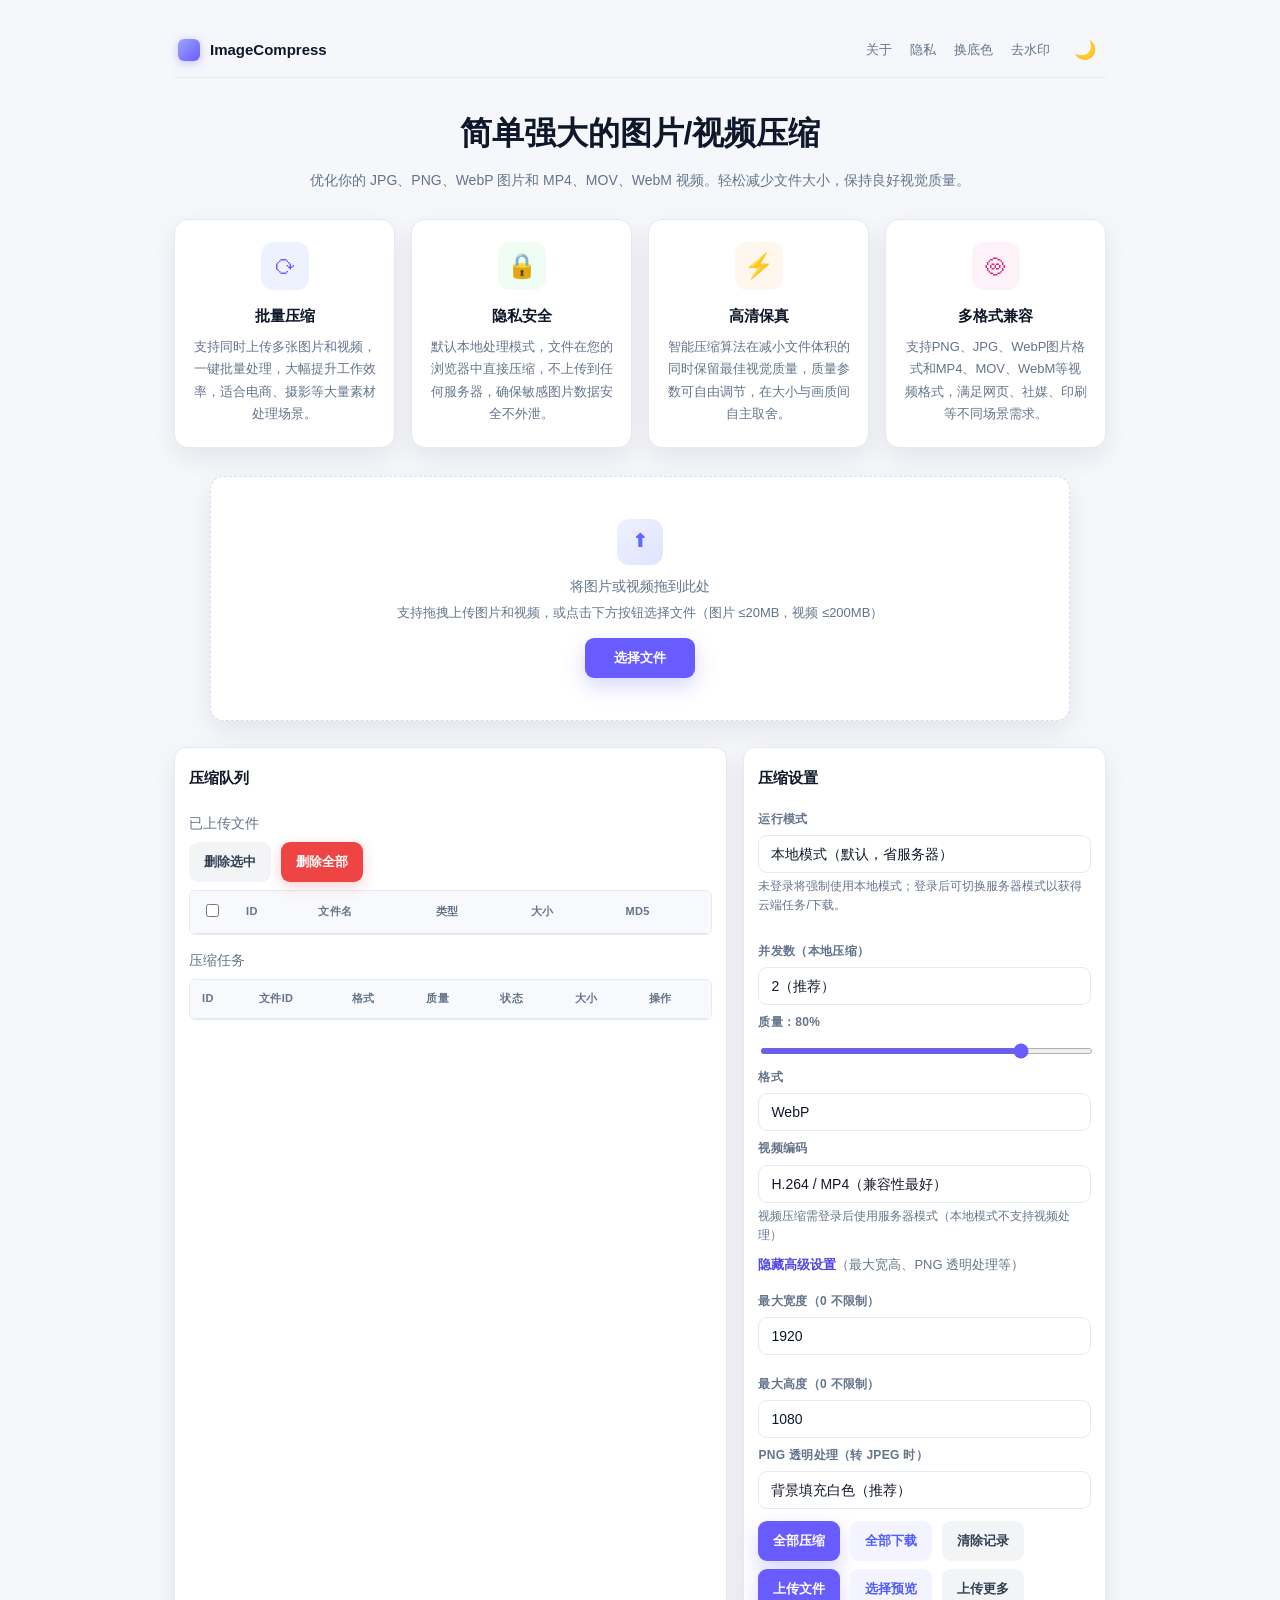
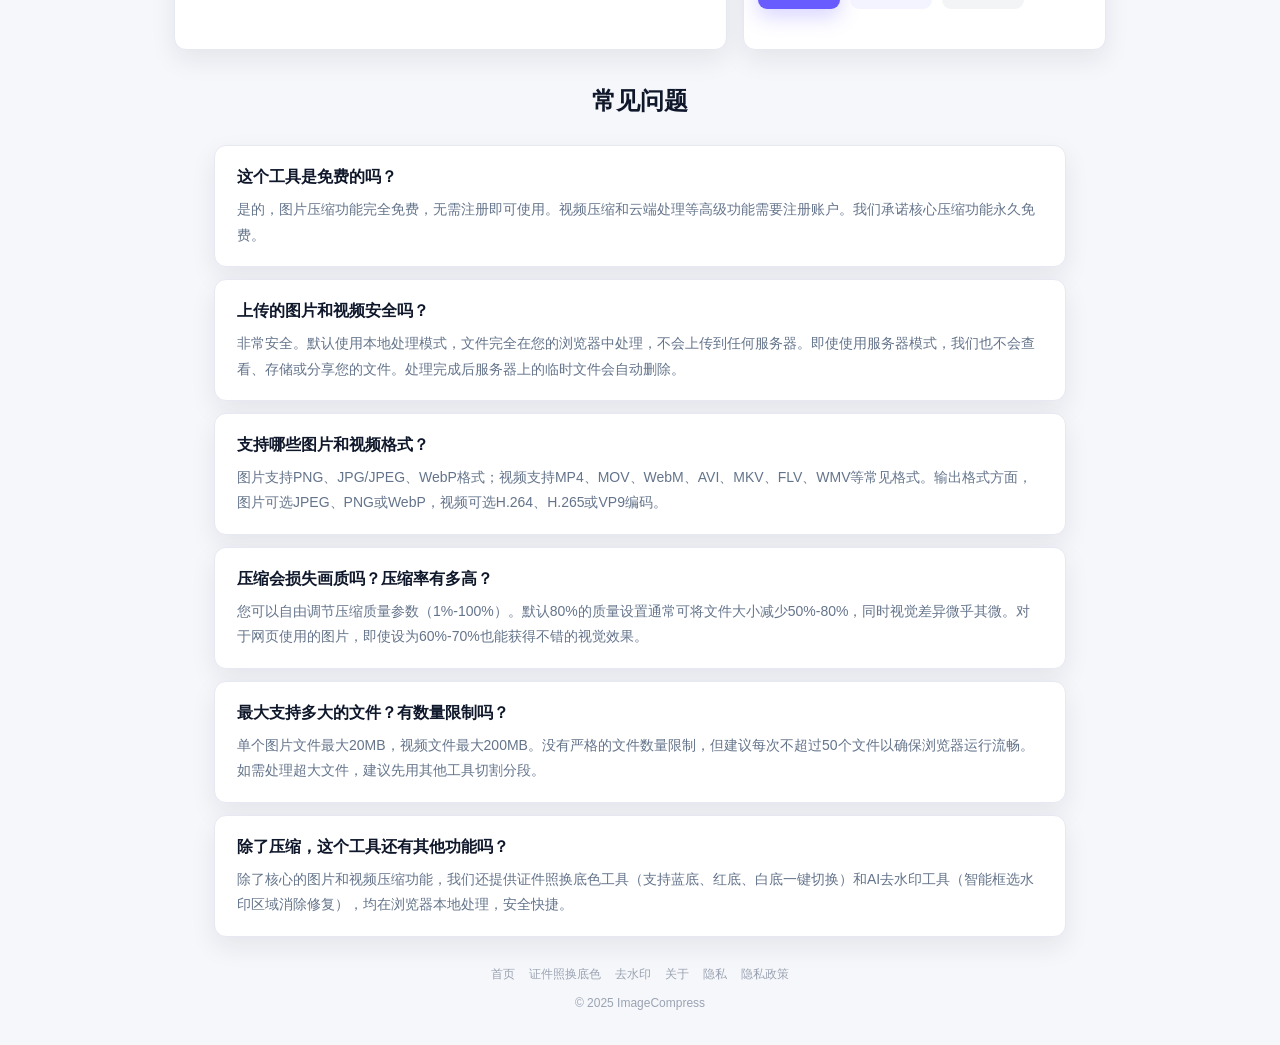
==== zaixianyasuo.cn/public/index.html @ 6d450134 "🚀 ImageCompressor 公开版" ====
﻿<!doctype html>
<html lang="zh-CN">
<head>
  <meta charset="utf-8" />
<script src="./theme-flash.js?v=20260515"></script>
  <meta name="viewport" content="width=device-width, initial-scale=1" />
  <meta name="robots" content="index,follow" />
  <title>在线图片压缩工具 - 免费批量压缩PNG/JPG/WebP图片与视频，高清无损极速处理，支持证件照换底色去水印</title>
  <meta name="description" content="免费在线图片压缩工具，支持PNG、JPG、WebP格式批量压缩和MP4等视频压缩。本地浏览器端处理确保隐私安全，无需上传任何服务器，画质损失小处理速度快。同时提供证件照换底色（蓝底红底白底一键切换）、AI智能去水印等实用工具。完全免费无需注册即可使用，适合电商运营、摄影后期、网页优化与社交媒体分享等场景。" />
  <meta name="keywords" content="图片压缩,在线压缩,PNG压缩,JPG压缩,WebP压缩,批量压缩,图片优化,免费压缩工具,视频压缩,证件照换底色,去水印" />
  <meta property="og:title" content="在线图片压缩工具 - 免费批量压缩PNG/JPG/WebP图片与视频，高清无损极速处理，支持证件照换底色去水印" />
  <link rel="stylesheet" href="./shared.css?v=20260601" />
  <style>
    :root{
      --bg:#f6f7fb; --card:#ffffff; --text:#0f172a; --muted:#64748b; --brand:#695CFF;
      --border:#e7e9f2; --ok:#16a34a; --fail:#ef4444; --shadow: 0 10px 26px rgba(17,23,41,.08);
    }
    *{box-sizing:border-box} html,body{height:100%}
    body{margin:0; background:var(--bg); color:var(--text); font:14px/1.6 -apple-system,BlinkMacSystemFont,Segoe UI,Roboto,Ubuntu,Arial,"Microsoft YaHei",sans-serif;}
    a{color:var(--muted); text-decoration:none}
    .container{max-width:980px;margin:0 auto;padding:24px}
    .nav{display:flex;align-items:center;justify-content:space-between;margin-bottom:18px;padding:12px 4px;border-bottom:1px solid var(--border)}
    .brand{display:flex;align-items:center;gap:10px}
    .brand .logo{width:22px;height:22px;border-radius:6px;background:linear-gradient(135deg,#9aa6ff 0%,#695CFF 100%);box-shadow:0 2px 10px rgba(105,92,255,.35)}
    .brand b{font-weight:700}
    .nav-links{display:flex;gap:18px}
    .hero{text-align:center;margin:30px 0 20px}
    .hero h1{font-size:32px;margin:10px 0}
    .hero p{color:var(--muted);margin:6px 0}
    .drop-wrap{margin:22px auto 26px;max-width:860px}
    .drop{background:var(--card); border:1px dashed #d9ddee; border-radius:14px; padding:42px 16px; text-align:center; box-shadow:var(--shadow);}
    .drop .icon{width:46px;height:46px;border-radius:12px;margin:0 auto 10px; background:linear-gradient(135deg,#EFF1FF 0%, #dfe4ff 100%); display:flex;align-items:center;justify-content:center; color:#5b6cff; font-weight:900; font-size:18px;}
    .drop .hint{color:var(--muted);font-size:13px;margin:6px 0 14px}
    .btn{cursor:pointer; border:1px solid transparent; border-radius:9px; padding:10px 14px; font-weight:600; color:#fff; background:var(--brand); box-shadow:0 8px 20px rgba(105,92,255,.25)}
    .btn.light{background:#f3f4ff;color:#4f5dff}
    .btn.gray{background:#f3f4f6;color:#334155}
    .btn.block{display:inline-block;min-width:110px}
    .grid{display:grid;grid-template-columns:1.45fr .95fr;gap:16px}
    .nav-toggle{display:none;cursor:pointer;background:transparent;border:1.5px solid var(--border);border-radius:8px;color:var(--text);font-size:22px;line-height:1;padding:8px 12px;min-width:44px;min-height:44px;transition: all .18s;flex-shrink:0}
  .nav-toggle:hover{background:#f3f4f6;border-color:var(--brand);color:var(--brand)}
  @media (max-width: 960px){
      .container{padding:16px 12px}
      .nav{padding:10px 0;margin-bottom:12px}
      .hero{margin:18px 0 14px}
      .hero h1{font-size:24px}
      .drop{padding:24px 12px}
      .grid{grid-template-columns:1fr;gap:12px}
  }
  @media (max-width: 640px){
      .nav{flex-wrap:wrap;position:relative}
      .nav-links{display:none;flex-direction:column;gap:0;width:100%;order:3;margin-top:10px;padding:8px 0;background:var(--card);border:1px solid var(--border);border-radius:12px;box-shadow:0 4px 24px rgba(0,0,0,.1);overflow:hidden}
      .nav-links.open{display:flex}
      .nav-links a{font-size:14px;padding:12px 16px;width:100%;border-bottom:1px solid var(--border);min-height:44px;display:flex;align-items:center}
      .nav-links a:last-child{border-bottom:none}
      .nav-links a:hover{background:#f3f4f6}
      .nav-toggle{display:inline-flex;align-items:center;justify-content:center}
      .hero h1{font-size:20px}
      .drop{padding:20px 10px}
  }
    .card{background:var(--card); border:1px solid var(--border); border-radius:12px; box-shadow:var(--shadow); padding:14px 14px 16px}
    .card h3{margin:4px 0 12px;font-size:15px}
    .muted{color:var(--muted)}
    table{width:100%;border-collapse:collapse}
    th,td{padding:10px 8px;text-align:left;border-bottom:1px solid var(--border)}
    tr:last-child td{border-bottom:none}
    .table-scroll{width:100%;overflow-x:auto}
    .ok{color:var(--ok)} .fail{color:var(--fail)}
    .badge{display:inline-block;padding:2px 8px;border-radius:999px;background:#edf2ff;color:#4f5dff;font-size:12px}
    .list-head{display:flex;align-items:center;justify-content:space-between;margin-bottom:10px}
    .row{display:flex;gap:12px;flex-wrap:wrap}
    label{display:block;color:var(--muted);margin:8px 0 6px}
    input[type=text],input[type=password],select{width:100%;padding:10px 12px;border:1px solid var(--border);border-radius:9px;outline:none;background:#fff;color:var(--text)}
    input[type=range]{width:100%}
    .stack{display:flex;gap:10px;flex-wrap:wrap}
    .status{min-height:18px;color:var(--muted);margin-top:6px}
    .footer{margin:28px 0 8px;text-align:center;color:#9aa3b2;font-size:12px}
    #file-input{position:absolute;left:-9999px;top:-9999px}
    /* 顶部昵称菜单：hover 显示（桌面端），open 类（移动端点击切换） */
    #nav-user-wrap{ position:relative; }
    #nav-user-wrap #nav-user-menu{ display:none; }
    #nav-user-wrap:hover #nav-user-menu,
    #nav-user-wrap.open #nav-user-menu{ display:block; }

    /* 小屏下按钮区域栅格化，避免一行挤满 */
    .btn-row-main,.btn-row-secondary{display:flex;flex-wrap:wrap;gap:10px}
    @media (max-width: 768px){
      .btn-row-main button,
      .btn-row-secondary button{flex:1 1 calc(50% - 8px);min-width:0}
      .btn-row-secondary button:nth-child(3){flex-basis:100%}
    }

    /* 压缩设置：核心/高级设置区块 */
    .advanced-toggle{margin-top:10px;font-size:13px;color:var(--muted);cursor:pointer;user-select:none}
    .advanced-toggle span{color:#4f46e5;font-weight:600}
    .advanced-panel{margin-top:6px;display:block}
    @media (max-width: 768px){
      .advanced-panel{display:none}
    }

    /* 核心功能区块 */
    .features-section{display:grid;grid-template-columns:repeat(4,1fr);gap:16px;margin:28px auto;max-width:940px}
    .feature-card{background:var(--card);border:1px solid var(--border);border-radius:14px;padding:22px 18px;text-align:center;box-shadow:var(--shadow);transition:transform .2s}
    .feature-card:hover{transform:translateY(-2px)}
    .feature-card .f-icon{width:48px;height:48px;border-radius:12px;margin:0 auto 14px;display:flex;align-items:center;justify-content:center;font-size:24px}
    .feature-card .f-icon.c1{background:#eef2ff;color:#695CFF}
    .feature-card .f-icon.c2{background:#f0fdf4;color:#16a34a}
    .feature-card .f-icon.c3{background:#fff7ed;color:#ea580c}
    .feature-card .f-icon.c4{background:#fdf2f8;color:#db2777}
    .feature-card h3{font-size:15px;margin:0 0 8px;font-weight:700}
    .feature-card p{color:var(--muted);font-size:13px;line-height:1.7;margin:0}
    @media (max-width:768px){
      .features-section{grid-template-columns:repeat(2,1fr);gap:12px}
      .feature-card{padding:16px 12px}
    }
    @media (max-width:480px){
      .features-section{grid-template-columns:1fr}
    }

    /* FAQ 区块 */
    .faq-section{max-width:860px;margin:32px auto 0;padding:0 4px}
    .faq-section .faq-title{text-align:center;font-size:24px;margin:0 0 24px;font-weight:700}
    .faq-item{background:var(--card);border:1px solid var(--border);border-radius:12px;padding:18px 22px;margin-bottom:12px;box-shadow:var(--shadow)}
    .faq-item h2{font-size:16px;margin:0 0 8px;font-weight:600;cursor:default}
    .faq-item p{color:var(--muted);font-size:14px;line-height:1.8;margin:0}
  </style>
</head>
<body>
  <div class="container">
    <div class="nav">
      <div class="brand"><div class="logo"></div><b>ImageCompress</b></div>
      <div class="nav-links"><a href="javascript:;" id="nav-about">关于</a><a href="javascript:;" id="nav-privacy">隐私</a><a href="./bg-change.html" id="nav-bg">换底色</a><a href="./watermark-remover.html" id="nav-wm">去水印</a></div>
      <button class="nav-toggle" id="nav-toggle" aria-label="菜单" aria-expanded="false">☰</button>
      </div>
    <section class="hero">
      <h1>简单强大的图片/视频压缩</h1>
      <p>优化你的 JPG、PNG、WebP 图片和 MP4、MOV、WebM 视频。轻松减少文件大小，保持良好视觉质量。</p>
    </section>
    <section class="features-section">
      <div class="feature-card">
        <div class="f-icon c1">⟳</div>
        <h3>批量压缩</h3>
        <p>支持同时上传多张图片和视频，一键批量处理，大幅提升工作效率，适合电商、摄影等大量素材处理场景。</p>
      </div>
      <div class="feature-card">
        <div class="f-icon c2">🔒</div>
        <h3>隐私安全</h3>
        <p>默认本地处理模式，文件在您的浏览器中直接压缩，不上传到任何服务器，确保敏感图片数据安全不外泄。</p>
      </div>
      <div class="feature-card">
        <div class="f-icon c3">⚡</div>
        <h3>高清保真</h3>
        <p>智能压缩算法在减小文件体积的同时保留最佳视觉质量，质量参数可自由调节，在大小与画质间自主取舍。</p>
      </div>
      <div class="feature-card">
        <div class="f-icon c4">♾</div>
        <h3>多格式兼容</h3>
        <p>支持PNG、JPG、WebP图片格式和MP4、MOV、WebM等视频格式，满足网页、社媒、印刷等不同场景需求。</p>
      </div>
    </section>
    <div class="drop-wrap">
      <div id="drop-area" class="drop">
        <div class="icon">⬆</div>
        <div class="muted">将图片或视频拖到此处</div>
        <div class="hint">支持拖拽上传图片和视频，或点击下方按钮选择文件（图片 ≤20MB，视频 ≤200MB）</div>
        <button id="btn-browse" class="btn block">选择文件</button>
      </div>
    </div>
    <input id="file-input" type="file" multiple accept="image/png,image/jpeg,image/webp,video/mp4,video/quicktime,video/x-msvideo,video/webm,video/x-matroska,video/x-flv,video/x-ms-wmv" />
    <div class="grid">
      <section class="card">
        <div class="list-head"><h3>压缩队列</h3><span class="muted" id="queue-count"></span></div>
        <div class="muted" style="margin:4px 0 8px">已上传文件</div>
        <div class="stack" style="margin:6px 0 8px">
          <button id="btn-del-selected" class="btn gray" title="删除选中的已上传文件">删除选中</button>
          <button id="btn-del-all" class="btn danger" title="删除当前账号的所有已上传文件">删除全部</button>
        </div>
        <div class="table-scroll">
          <table id="tbl-images"><thead><tr><th style="width:36px"><input type="checkbox" id="chk-all-img" /></th><th>ID</th><th>文件名</th><th>类型</th><th>大小</th><th>MD5</th></tr></thead><tbody></tbody></table>
        </div>
        <div class="muted" style="margin:14px 0 8px">压缩任务</div>
        <div class="table-scroll">
          <table id="tbl-tasks"><thead><tr><th>ID</th><th>文件ID</th><th>格式</th><th>质量</th><th>状态</th><th>大小</th><th>操作</th></tr></thead><tbody></tbody></table>
        </div>
      </section>
      <section class="card">
        <h3>压缩设置</h3>
        <div class="row" style="align-items:end">
          <div style="flex:1;min-width:220px">
            <label>运行模式</label>
            <select id="mode">
              <option value="local" selected>本地模式（默认，省服务器）</option>
              <option value="server">服务器模式（需登录）</option>
            </select>
            <div class="muted" style="font-size:12px;margin-top:4px">未登录将强制使用本地模式；登录后可切换服务器模式以获得云端任务/下载。</div>
          </div>
          <div style="flex:1;min-width:220px" class="advanced-panel">
            <label>并发数（本地压缩）</label>
            <select id="concurrency">
              <option value="1">1（最稳）</option>
              <option value="2" selected>2（推荐）</option>
              <option value="3">3</option>
              <option value="4">4（可能卡顿）</option>
            </select>
          </div>
        </div>
        <div style="margin-top:8px">
          <label>质量：<span id="qv">80</span>%</label>
          <input id="quality" type="range" min="1" max="100" value="80" />
        </div>
        <div style="margin-top:8px">
          <label>格式</label>
          <select id="fmt"><option value="jpeg">JPEG</option><option value="png">PNG</option><option value="webp" selected>WebP</option></select>
        </div>

        <div style="margin-top:8px" id="video-codec-wrap">
          <label>视频编码</label>
          <select id="video-codec">
            <option value="h264" selected>H.264 / MP4（兼容性最好）</option>
            <option value="h265">H.265 / MP4（更高压缩比）</option>
            <option value="vp9">VP9 / WebM（网页优化）</option>
          </select>
          <div class="muted" style="font-size:12px;margin-top:4px">视频压缩需登录后使用服务器模式（本地模式不支持视频处理）</div>
        </div>

        <div id="upload-progress-wrap" class="hidden" style="margin-top:8px">
          <label>上传进度</label>
          <progress id="upload-progress" value="0" max="100" style="width:100%;height:20px;border-radius:10px"></progress>
          <span id="upload-progress-text" class="muted" style="font-size:12px"></span>
        </div>

        <div class="advanced-toggle" id="adv-toggle">
          <span>显示更多设置</span>（最大宽高、PNG 透明处理等）
        </div>

        <div id="adv-panel" class="advanced-panel">
          <div class="row" style="margin-top:8px">
            <div style="flex:1;min-width:220px">
              <label>最大宽度（0 不限制）</label>
              <input id="max-w" type="text" placeholder="例如 1920" value="1920" />
            </div>
            <div style="flex:1;min-width:220px">
              <label>最大高度（0 不限制）</label>
              <input id="max-h" type="text" placeholder="例如 1080" value="1080" />
            </div>
          </div>
          <div style="margin-top:8px">
            <label>PNG 透明处理（转 JPEG 时）</label>
            <select id="alpha">
              <option value="white" selected>背景填充白色（推荐）</option>
              <option value="black">背景填充黑色</option>
              <option value="keep">尽量保留透明（将自动改用 WebP/PNG 输出）</option>
            </select>
          </div>
        </div>

        <div class="btn-row-main" style="margin-top:12px">
          <button id="btn-compress" class="btn" title="压缩当前队列中的图片和视频">全部压缩</button>
          <button id="btn-download-all" class="btn light" title="下载已完成的压缩结果">全部下载</button>
          <button id="btn-clear" class="btn gray" title="清除压缩记录">清除记录</button>
        </div>
        <div class="btn-row-secondary" style="margin-top:8px">
          <button id="btn-upload" class="btn">上传文件</button>
          <button id="btn-select-preview" class="btn light" title="开启/关闭选择预览模式">选择预览</button>
          <button id="btn-upload-more" class="btn gray">上传更多</button>
        </div>
        <div id="upload-msg" class="status"></div>
      </section>
    </div>
    <section class="faq-section">
      <div class="faq-title">常见问题</div>
      <div class="faq-item">
        <h2>这个工具是免费的吗？</h2>
        <p>是的，图片压缩功能完全免费，无需注册即可使用。视频压缩和云端处理等高级功能需要注册账户。我们承诺核心压缩功能永久免费。</p>
      </div>
      <div class="faq-item">
        <h2>上传的图片和视频安全吗？</h2>
        <p>非常安全。默认使用本地处理模式，文件完全在您的浏览器中处理，不会上传到任何服务器。即使使用服务器模式，我们也不会查看、存储或分享您的文件。处理完成后服务器上的临时文件会自动删除。</p>
      </div>
      <div class="faq-item">
        <h2>支持哪些图片和视频格式？</h2>
        <p>图片支持PNG、JPG/JPEG、WebP格式；视频支持MP4、MOV、WebM、AVI、MKV、FLV、WMV等常见格式。输出格式方面，图片可选JPEG、PNG或WebP，视频可选H.264、H.265或VP9编码。</p>
      </div>
      <div class="faq-item">
        <h2>压缩会损失画质吗？压缩率有多高？</h2>
        <p>您可以自由调节压缩质量参数（1%-100%）。默认80%的质量设置通常可将文件大小减少50%-80%，同时视觉差异微乎其微。对于网页使用的图片，即使设为60%-70%也能获得不错的视觉效果。</p>
      </div>
      <div class="faq-item">
        <h2>最大支持多大的文件？有数量限制吗？</h2>
        <p>单个图片文件最大20MB，视频文件最大200MB。没有严格的文件数量限制，但建议每次不超过50个文件以确保浏览器运行流畅。如需处理超大文件，建议先用其他工具切割分段。</p>
      </div>
      <div class="faq-item">
        <h2>除了压缩，这个工具还有其他功能吗？</h2>
        <p>除了核心的图片和视频压缩功能，我们还提供证件照换底色工具（支持蓝底、红底、白底一键切换）和AI去水印工具（智能框选水印区域消除修复），均在浏览器本地处理，安全快捷。</p>
      </div>
    </section>
    <div class="footer" style="margin:28px 0 8px;text-align:center;color:#9aa3b2;font-size:12px">
      <nav style="margin-bottom:10px;display:flex;flex-wrap:wrap;justify-content:center;gap:4px 14px">
        <a href="./" style="color:#9aa3b2;text-decoration:none">首页</a>
        <a href="./bg-change.html" style="color:#9aa3b2;text-decoration:none">证件照换底色</a>
        <a href="./watermark-remover.html" style="color:#9aa3b2;text-decoration:none">去水印</a>
        <a href="./about.html" style="color:#9aa3b2;text-decoration:none">关于</a>
        <a href="./privacy.html" style="color:#9aa3b2;text-decoration:none">隐私</a>
        <a href="./privacy.html" style="color:#9aa3b2;text-decoration:none">隐私政策</a>
      </nav>
      © 2025 ImageCompress
    </div>
    <div id="auth-msg" class="status" style="display:none"></div>
  </div>
  <script src="./guide.js?v=20260601"></script>
  <script src="./menu.js?v=20260601"></script>
  <script src="./theme.js?v=20260203"></script>
  <script src="./spark.js?v=20260515" defer></script>
  <script src="./stars.js?v=20260511b" defer></script>
  <script>
    (function(){
      var s=document.createElement('script');
      s.src = (location.protocol === 'file:' ? './app.js?v=20260601' : '/app.js?v=20260601');
      document.head.appendChild(s);
      function navTo(p){ location.href = (location.protocol==='file:'? p : '/'+p); }
      var navAbout = document.getElementById('nav-about'), navPrivacy = document.getElementById('nav-privacy');
      if (navAbout) navAbout.addEventListener('click', function(){ navTo('about.html'); });
      if (navPrivacy) navPrivacy.addEventListener('click', function(){ navTo('privacy.html'); });
    })();
    (function(){
      var drop = document.getElementById('drop-area'), input = document.getElementById('file-input'), btnBrowse = document.getElementById('btn-browse'), btnUploadMore = document.getElementById('btn-upload-more');
      function stop(e){ e.preventDefault(); e.stopPropagation(); }
      ['dragenter','dragover','dragleave','drop'].forEach(ev=>{
        document.addEventListener(ev, stop, false);
        drop.addEventListener(ev, stop, false);
      });
      drop.addEventListener('dragover', ()=>{ drop.style.borderColor='#b8bfff'; }, false);
      drop.addEventListener('dragleave', ()=>{ drop.style.borderColor='#d9ddee'; }, false);
      drop.addEventListener('drop', (e)=>{
        drop.style.borderColor='#d9ddee';
        if(e.dataTransfer && e.dataTransfer.files && e.dataTransfer.files.length){
          input.files = e.dataTransfer.files;
          var btn = document.getElementById('btn-upload');
          if (btn) btn.click();
        }
      }, false);
      function browse(){ input.click(); }
      if(btnBrowse) btnBrowse.addEventListener('click', browse);
      if(btnUploadMore) btnUploadMore.addEventListener('click', browse);
      var q = document.getElementById('quality'), qv = document.getElementById('qv');
      if(q && qv){ q.addEventListener('input', ()=>{ qv.textContent = q.value; }); }
      window.addEventListener('load', function(){
        var btnAll = document.getElementById('btn-download-all');
        if(!btnAll) return;
        btnAll.addEventListener('click', function(){
          if(!window.state || !Array.isArray(window.state.tasks)){ alert('暂无可下载任务'); return; }
          var finished = window.state.tasks.filter(t=>t.status===1);
          if(!finished.length){ alert('暂无已完成任务'); return; }
          finished.forEach(async t=>{
            try{ if(window.downloadById){ await window.downloadById(t.id); } }catch(e){ console.error('download all failed', e); }
          });
        });

        // 高级设置折叠/展开（桌面默认展开，移动端默认折叠）
        var advToggle = document.getElementById('adv-toggle');
        var advPanel = document.getElementById('adv-panel');
        if (advToggle && advPanel){
          // 初始化状态
          var initAdv = function() {
            var isMobile = window.innerWidth <= 768;
            if (isMobile) {
              advPanel.style.display = 'none';
              advToggle.querySelector('span').textContent = '显示更多设置';
            } else {
              advPanel.style.display = 'block';
              advToggle.querySelector('span').textContent = '隐藏高级设置';
            }
          };
          initAdv();

          advToggle.addEventListener('click', function(){
            var isHidden = window.getComputedStyle(advPanel).display === 'none';
            advPanel.style.display = isHidden ? 'block' : 'none';
            advToggle.querySelector('span').textContent = isHidden ? '隐藏高级设置' : '显示更多设置';
          });
          
          // 窗口尺寸变化时自动适配（可选）
          window.addEventListener('resize', function() {
            // 仅在未手动点击过的情况下自动适配，或者始终保持逻辑
          });
        }
      });
    })();
  </script>
</body>
</html>
---- zaixianyasuo.cn/public/shared.css ----
/* 全站共享基础样式 + 响应式 + 骨架占位 + 日夜主题 */
:root{
  --bg:#f0f2f8; --card:#ffffff; --text:#0f172a; --muted:#64748b; --brand:#695CFF;
  --border:#e2e5f0; --ok:#16a34a; --fail:#ef4444; --shadow: 0 1px 3px rgba(15,23,42,.06), 0 6px 20px rgba(15,23,42,.06);
  --shadow-lg: 0 4px 8px rgba(15,23,42,.06), 0 12px 40px rgba(15,23,42,.10);
  --hover:#f1f3f9; --table-head:#f8f9fc; --table-stripe:#fafbfd; --modal-overlay:rgba(15,23,42,.45);
  --tag-bg:#edf2ff; --tag-color:#4f5dff; --input-bg:#fff;
  --radius:10px; --radius-sm:6px; --radius-lg:14px;
  --transition: 0.18s cubic-bezier(0.4, 0, 0.2, 1);
  --brand-gradient: linear-gradient(135deg, #8b83ff 0%, #695CFF 100%);
}
*{box-sizing:border-box}
html,body{height:100%}
body{margin:0; background:var(--bg); color:var(--text); font:14px/1.6 -apple-system,BlinkMacSystemFont,Segoe UI,Roboto,Ubuntu,Arial,"Microsoft YaHei",sans-serif;}
a{color:var(--muted); text-decoration:none; transition: color var(--transition);}
a:hover{color:var(--brand)}

.container{max-width:980px;margin:0 auto;padding:28px 24px}
.nav{display:flex;align-items:center;justify-content:space-between;margin-bottom:22px;padding:14px 4px;border-bottom:1px solid var(--border)}
.brand{display:flex;align-items:center;gap:10px}
.brand .logo{width:28px;height:28px;border-radius:8px;background:var(--brand-gradient);box-shadow:0 3px 12px rgba(105,92,255,.4)}
.brand b{font-weight:700;font-size:15px}
.nav-links{display:flex;gap:22px;align-items:center}
.nav-links a{position:relative;font-size:13px;font-weight:500;padding:4px 0}
.nav-links a::after{content:'';position:absolute;left:0;bottom:-2px;width:0;height:2px;background:var(--brand);border-radius:2px;transition:width var(--transition)}
.nav-links a:hover::after{width:100%}

.card{background:var(--card); border:1px solid var(--border);border-radius:var(--radius);box-shadow:var(--shadow);padding:20px;transition: box-shadow var(--transition), border-color var(--transition)}
.card:hover{border-color:#cdd2e6}
.row{display:flex;gap:14px;flex-wrap:wrap}

/* 按钮系统 */
.btn{cursor:pointer;border:1px solid transparent;border-radius:var(--radius-sm);padding:10px 16px;font-weight:600;font-size:13px;color:#fff;background:var(--brand);box-shadow:0 4px 14px rgba(105,92,255,.25);transition: all var(--transition);position:relative;overflow:hidden;user-select:none}
.btn:hover{transform:translateY(-1px);box-shadow:0 6px 20px rgba(105,92,255,.35)}
.btn:active{transform:translateY(1px);box-shadow:0 2px 8px rgba(105,92,255,.20)}
.btn:disabled{opacity:.55;cursor:not-allowed;transform:none;box-shadow:0 4px 14px rgba(105,92,255,.15)}
.btn.light{background:#f0efff;color:#5b4dff;box-shadow:none}
.btn.light:hover{background:#e4e0ff;transform:translateY(-1px);box-shadow:0 4px 12px rgba(105,92,255,.15)}
.btn.gray{background:var(--hover);color:var(--text);box-shadow:none}
.btn.gray:hover{background:#e4e7f2;transform:translateY(-1px);box-shadow:0 4px 12px rgba(15,23,42,.08)}
.btn.danger{background:#ef4444;box-shadow:0 4px 14px rgba(239,68,68,.25)}
.btn.danger:hover{box-shadow:0 6px 20px rgba(239,68,68,.35)}
.btn.outline{background:transparent;color:var(--brand);border:1.5px solid var(--brand);box-shadow:none}
.btn.outline:hover{background:rgba(105,92,255,.06);box-shadow:none}

/* 输入框 */
label{display:block;color:var(--muted);margin:8px 0 6px;font-size:12px;font-weight:600;text-transform:uppercase;letter-spacing:.3px}
input[type=text],input[type=password],input[type=email],select,textarea{width:100%;padding:10px 14px;border:1.5px solid var(--border);border-radius:var(--radius-sm);outline:none;background:var(--input-bg);color:var(--text);font-size:14px;font-family:inherit;transition: all var(--transition)}
input[type=text]:focus,input[type=password]:focus,input[type=email]:focus,select:focus,textarea:focus{border-color:var(--brand);box-shadow:0 0 0 3px rgba(105,92,255,.10)}
input[type=text]::placeholder,input[type=password]::placeholder,input[type=email]::placeholder{color:#aeb4c6}
input[type=range]{width:100%;accent-color:var(--brand);height:6px}
input[type=checkbox]{accent-color:var(--brand)}
select{appearance:none;background-image:url("data:image/svg+xml,%3Csvg xmlns='http://www.w3.org/2000/svg' width='12' height='12' viewBox='0 0 12 12'%3E%3Cpath d='M6 8L1 3h10z' fill='%2364748b'/%3E%3C/svg%3E");background-repeat:no-repeat;background-position:right 12px center;padding-right:32px}

.stack{display:flex;gap:10px;flex-wrap:wrap}
.status{min-height:20px;color:var(--muted);margin-top:8px;font-size:13px}
.muted{color:var(--muted)}
.footer{margin:32px 0 8px;text-align:center;color:var(--muted);font-size:12px}
.badge{display:inline-block;padding:2px 10px;border-radius:999px;background:var(--tag-bg);color:var(--tag-color);font-size:12px;font-weight:600;letter-spacing:.2px}

/* 骨架屏 */
.skeleton{display:inline-block;height:1em;background:linear-gradient(90deg,var(--hover),var(--table-stripe),var(--hover));background-size:200% 100%;animation:sh 1.2s linear infinite;border-radius:var(--radius-sm)}
@keyframes sh{0%{background-position:200% 0}100%{background-position:-200% 0}}

/* 顶部昵称菜单 */
#nav-user-wrap{ position:relative; }
#nav-user-wrap #nav-user-menu{ display:none; position:absolute;top:100%;right:0;background:var(--card);border:1px solid var(--border);border-radius:var(--radius);padding:10px 14px;box-shadow:var(--shadow-lg);font-size:13px;white-space:nowrap;z-index:100;min-width:140px}
/* 桌面端 hover 显示（最可靠的下拉菜单方式，浏览器原生处理绝对定位子元素） */
#nav-user-wrap:hover #nav-user-menu,
#nav-user-wrap.open #nav-user-menu{ display:block; animation: fadeIn .15s ease }
#nav-user-menu a{display:block;padding:6px 4px;border-radius:var(--radius-sm);transition:background var(--transition);color:var(--text)}
#nav-user-menu a:hover{background:var(--hover)}

/* 表格 */
.table-scroll{width:100%;overflow-x:auto;border-radius:var(--radius-sm);border:1px solid var(--border)}
.table-scroll table{width:100%;border-collapse:collapse}
.table-scroll th,.table-scroll td{padding:10px 12px;text-align:left;border-bottom:1px solid var(--border);font-size:13px}
.table-scroll th{background:var(--table-head);font-size:11px;font-weight:700;text-transform:uppercase;letter-spacing:.4px;color:var(--muted)}
.table-scroll td{background:var(--card)}
.table-scroll tr:last-child td{border-bottom:none}
.table-scroll tr:hover td{background:#f4f5fb}
.table-scroll tr:nth-child(even) td{background:var(--table-stripe)}
.table-scroll tr:nth-child(even):hover td{background:#f4f5fb}

/* Toast 通知 */
.toast-container{position:fixed;top:24px;right:24px;z-index:9999;display:flex;flex-direction:column;gap:10px;pointer-events:none}
.toast{pointer-events:auto;background:var(--card);border:1px solid var(--border);border-radius:var(--radius);padding:14px 18px;box-shadow:var(--shadow-lg);font-size:13px;max-width:380px;animation:toastIn .3s ease;display:flex;align-items:flex-start;gap:10px;line-height:1.4}
.toast.success{border-left:3px solid var(--ok)}
.toast.error{border-left:3px solid var(--fail)}
.toast.info{border-left:3px solid var(--brand)}
.toast .toast-msg{flex:1;min-width:0;word-break:break-word}
.toast .toast-close{cursor:pointer;color:var(--muted);font-size:16px;line-height:1;flex-shrink:0;background:none;border:none;padding:0}
.toast .toast-close:hover{color:var(--text)}
@keyframes toastIn{from{opacity:0;transform:translateX(40px)}to{opacity:1;transform:translateX(0)}}
@keyframes fadeIn{from{opacity:0;transform:translateY(-4px)}to{opacity:1;transform:translateY(0)}}

/* 滚动条 */
::-webkit-scrollbar{width:6px;height:6px}
::-webkit-scrollbar-track{background:transparent}
::-webkit-scrollbar-thumb{background:#cdd2e6;border-radius:3px}
::-webkit-scrollbar-thumb:hover{background:#aeb4c6}

/* ========== 深色主题 ========== */
:root[data-theme='dark']{
  --bg:#0b1120; --card:#1a2332; --text:#e2e8f0; --muted:#8899b4; --brand:#8b7bff;
  --border:#283348; --shadow:0 1px 3px rgba(0,0,0,.3), 0 6px 20px rgba(0,0,0,.3);
  --shadow-lg:0 4px 8px rgba(0,0,0,.3), 0 12px 40px rgba(0,0,0,.4);
  --hover:#243044; --table-head:#1a2332; --table-stripe:#16202e; --modal-overlay:rgba(0,0,0,.7);
  --tag-bg:#1e3a5f; --tag-color:#93c5fd; --input-bg:#1a2332;
}

html[data-theme='dark']{background:#0b1120;background-image:radial-gradient(ellipse at 25% 30%, rgba(58,80,144,0.15) 0%, transparent 50%),radial-gradient(ellipse at 70% 55%, rgba(74,48,112,0.12) 0%, transparent 50%);background-attachment:fixed}
html[data-theme='dark'] body{position:relative;z-index:0;background:transparent;color:#e2e8f0}
html[data-theme='dark'] a{color:#8899b4}
html[data-theme='dark'] a:hover{color:#8b7bff}
html[data-theme='dark'] .card{background:#1a2332;border-color:#283348;box-shadow:0 1px 3px rgba(0,0,0,.3), 0 6px 20px rgba(0,0,0,.3)}
html[data-theme='dark'] .card:hover{border-color:#3b4a62}
html[data-theme='dark'] .nav{border-bottom-color:#283348}
html[data-theme='dark'] .btn.light{background:#2d2870;color:#a5b4fc}
html[data-theme='dark'] .btn.light:hover{background:#383288}
html[data-theme='dark'] .btn.gray{background:#243044;color:#e2e8f0}
html[data-theme='dark'] .btn.gray:hover{background:#2d3d54}
html[data-theme='dark'] .btn.outline{border-color:#8b7bff;color:#8b7bff}
html[data-theme='dark'] .btn.danger{background:#dc2626}
html[data-theme='dark'] .muted{color:#8899b4}
html[data-theme='dark'] .footer{color:#8899b4}
html[data-theme='dark'] .badge{background:#1e3a5f;color:#93c5fd}
html[data-theme='dark'] .skeleton{background:linear-gradient(90deg,#243044,#1a2332,#243044)}
html[data-theme='dark'] #nav-user-wrap #nav-user-menu{background:#1a2332;border-color:#283348;box-shadow:0 4px 8px rgba(0,0,0,.3), 0 12px 40px rgba(0,0,0,.4)}
html[data-theme='dark'] #nav-user-menu a{color:#e2e8f0}
html[data-theme='dark'] #nav-user-menu a:hover{background:#243044}
html[data-theme='dark'] .nav-toggle{color:#8899b4;border-color:#283348}
html[data-theme='dark'] .nav-toggle:hover{background:#243044;border-color:#8b7bff;color:#8b7bff}
html[data-theme='dark'] .nav-links.open{background:#1a2332;border-color:#283348}
html[data-theme='dark'] .nav-links.open a{border-bottom-color:#283348;color:#8899b4}
html[data-theme='dark'] .nav-links.open a:hover{background:#243044;color:#8b7bff}
html[data-theme='dark'] img{filter:brightness(.9)}
html[data-theme='dark'] .table-scroll th{background:#1a2332;color:#8899b4}
html[data-theme='dark'] .table-scroll td{background:#1a2332;border-bottom-color:#283348}
html[data-theme='dark'] .table-scroll tr:nth-child(even) td{background:#16202e}
html[data-theme='dark'] .table-scroll tr:hover td{background:#1f2e42}
html[data-theme='dark'] .table-scroll tr:nth-child(even):hover td{background:#1f2e42}
html[data-theme='dark'] .table-scroll{border-color:#283348}
html[data-theme='dark'] input[type=text],
html[data-theme='dark'] input[type=password],
html[data-theme='dark'] input[type=email],
html[data-theme='dark'] select,
html[data-theme='dark'] textarea{background:#1a2332;color:#e2e8f0;border-color:#334155}
html[data-theme='dark'] input[type=text]:focus,
html[data-theme='dark'] input[type=password]:focus,
html[data-theme='dark'] input[type=email]:focus,
html[data-theme='dark'] select:focus,
html[data-theme='dark'] textarea:focus{border-color:var(--brand);box-shadow:0 0 0 3px rgba(139,123,255,.15)}
html[data-theme='dark'] input::placeholder{color:#5a6a82}
html[data-theme='dark'] select{background-image:url("data:image/svg+xml,%3Csvg xmlns='http://www.w3.org/2000/svg' width='12' height='12' viewBox='0 0 12 12'%3E%3Cpath d='M6 8L1 3h10z' fill='%238899b4'/%3E%3C/svg%3E")}
html[data-theme='dark'] .toast{background:#1a2332;border-color:#283348}
html[data-theme='dark'] ::-webkit-scrollbar-thumb{background:#3b4a62}
html[data-theme='dark'] ::-webkit-scrollbar-thumb:hover{background:#4d6080}
html[data-theme='dark'] hr{border-color:#283348}
html[data-theme='dark'] label{color:#8899b4}

/* ========== 自定义确认弹窗 ========== */
.confirm-overlay{position:fixed;inset:0;z-index:10000;background:rgba(0,0,0,.5);display:flex;align-items:center;justify-content:center;animation:fadeIn .15s ease}
.confirm-box{background:var(--card);border:1px solid var(--border);border-radius:var(--radius-lg);padding:24px 28px;box-shadow:var(--shadow-lg);max-width:440px;width:90%;animation:toastIn .2s ease}
.confirm-box .confirm-title{font-size:17px;font-weight:700;margin:0 0 6px;display:flex;align-items:center;gap:8px}
.confirm-box .confirm-body{font-size:14px;color:var(--muted);line-height:1.6;margin:0 0 8px}
.confirm-box .confirm-detail{font-size:13px;color:var(--muted);background:var(--hover);border-radius:var(--radius-sm);padding:10px 14px;max-height:140px;overflow-y:auto;line-height:1.5;margin:0 0 16px;word-break:break-all}
.confirm-box .confirm-actions{display:flex;gap:10px;justify-content:flex-end}
html[data-theme='dark'] .confirm-box{background:#1a2332;border-color:#283348}
html[data-theme='dark'] .confirm-overlay{background:rgba(0,0,0,.7)}

/* ========== 汉堡菜单按钮 ========== */
.nav-toggle{display:none;cursor:pointer;background:transparent;border:1.5px solid var(--border);border-radius:var(--radius-sm);color:var(--text);font-size:22px;line-height:1;padding:8px 12px;min-width:44px;min-height:44px;transition: all var(--transition);flex-shrink:0}
.nav-toggle:hover{background:var(--hover);border-color:var(--brand);color:var(--brand)}
.nav-toggle:active{transform:scale(.95)}

/* ========== 响应式 ========== */
@media (max-width: 960px){
  .container{padding:20px 16px}
}
@media (max-width: 640px){
  .container{padding:16px 12px}
  .card{padding:16px}
  .btn{padding:10px 14px;font-size:13px}
  .nav{padding:10px 0;position:relative;flex-wrap:wrap}
  /* 移动端导航 - 垂直折叠菜单 */
  .nav-links{display:none;flex-direction:column;gap:0;width:100%;order:3;margin-top:10px;padding:8px 0;background:var(--card);border:1px solid var(--border);border-radius:var(--radius);box-shadow:var(--shadow-lg);overflow:hidden}
  .nav-links.open{display:flex}
  .nav-links a{font-size:14px;padding:12px 16px;width:100%;border-bottom:1px solid var(--border);min-height:44px;display:flex;align-items:center}
  .nav-links a:last-child{border-bottom:none}
  .nav-links a::after{display:none}
  .nav-links a:hover{background:var(--hover);color:var(--brand)}
  /* 汉堡按钮 */
  .nav-toggle{display:inline-flex;align-items:center;justify-content:center}
  /* 用户菜单移动端适配 */
  #nav-user-wrap{width:100%}
  #nav-user-wrap #nav-user-menu{position:static;min-width:0;box-shadow:none;border:none;border-radius:0;padding:0;margin:0}
  #nav-user-wrap.open #nav-user-menu{display:block}
  #nav-user-menu a{padding:12px 16px;border-bottom:1px solid var(--border);font-size:14px;min-height:44px;display:flex;align-items:center}
  #nav-user-menu a:last-child{border-bottom:none}
  /* 表格 */
  .table-scroll th,.table-scroll td{padding:8px 10px;font-size:12px}
  /* Toast 移动端 - 全宽居顶 */
  .toast-container{top:12px;right:12px;left:12px}
  .toast{max-width:100%}
  /* 确认弹窗 */
  .confirm-box{padding:20px 18px}
  .confirm-box .confirm-title{font-size:16px}
  /* 表单标签加大 */
  label{font-size:14px;margin:10px 0 6px}
  /* 底部间距 */
  .footer{margin:24px 0 8px}
}

/* 极小屏手机 (< 380px) */
@media (max-width: 380px){
  .container{padding:12px 8px}
  .card{padding:14px}
  .btn{font-size:12px;padding:10px 12px}
  .brand b{font-size:13px}
  .brand .logo{width:24px;height:24px}
  .confirm-box{padding:16px 14px}
  .confirm-box .confirm-actions{flex-direction:column}
  .confirm-box .confirm-actions .btn{width:100%;text-align:center}
}

/* Accessibility — skip link */
.skip-to-content{position:absolute;top:-100px;left:12px;background:var(--brand);color:#fff;padding:8px 16px;border-radius:var(--radius-sm);z-index:10000;font-weight:600;font-size:14px;transition:top 0.2s}
.skip-to-content:focus{top:12px}
:focus-visible{outline:2px solid var(--brand);outline-offset:2px;border-radius:2px}
.sr-only{position:absolute;width:1px;height:1px;padding:0;margin:-1px;overflow:hidden;clip:rect(0,0,0,0);white-space:nowrap;border:0}

/* Upload progress bar */
progress{appearance:none;-webkit-appearance:none;height:20px;border-radius:10px;overflow:hidden;background:var(--border)}
progress::-webkit-progress-bar{background:var(--border);border-radius:10px}
progress::-webkit-progress-value{background:var(--brand-gradient);border-radius:10px;transition:width 0.2s}
progress::-moz-progress-bar{background:var(--brand-gradient);border-radius:10px}

/* Video media badge */
.badge-video{display:inline-block;padding:2px 8px;border-radius:999px;background:#fef3c7;color:#d97706;font-size:11px;font-weight:600;margin-left:4px}

.hidden{display:none !important}
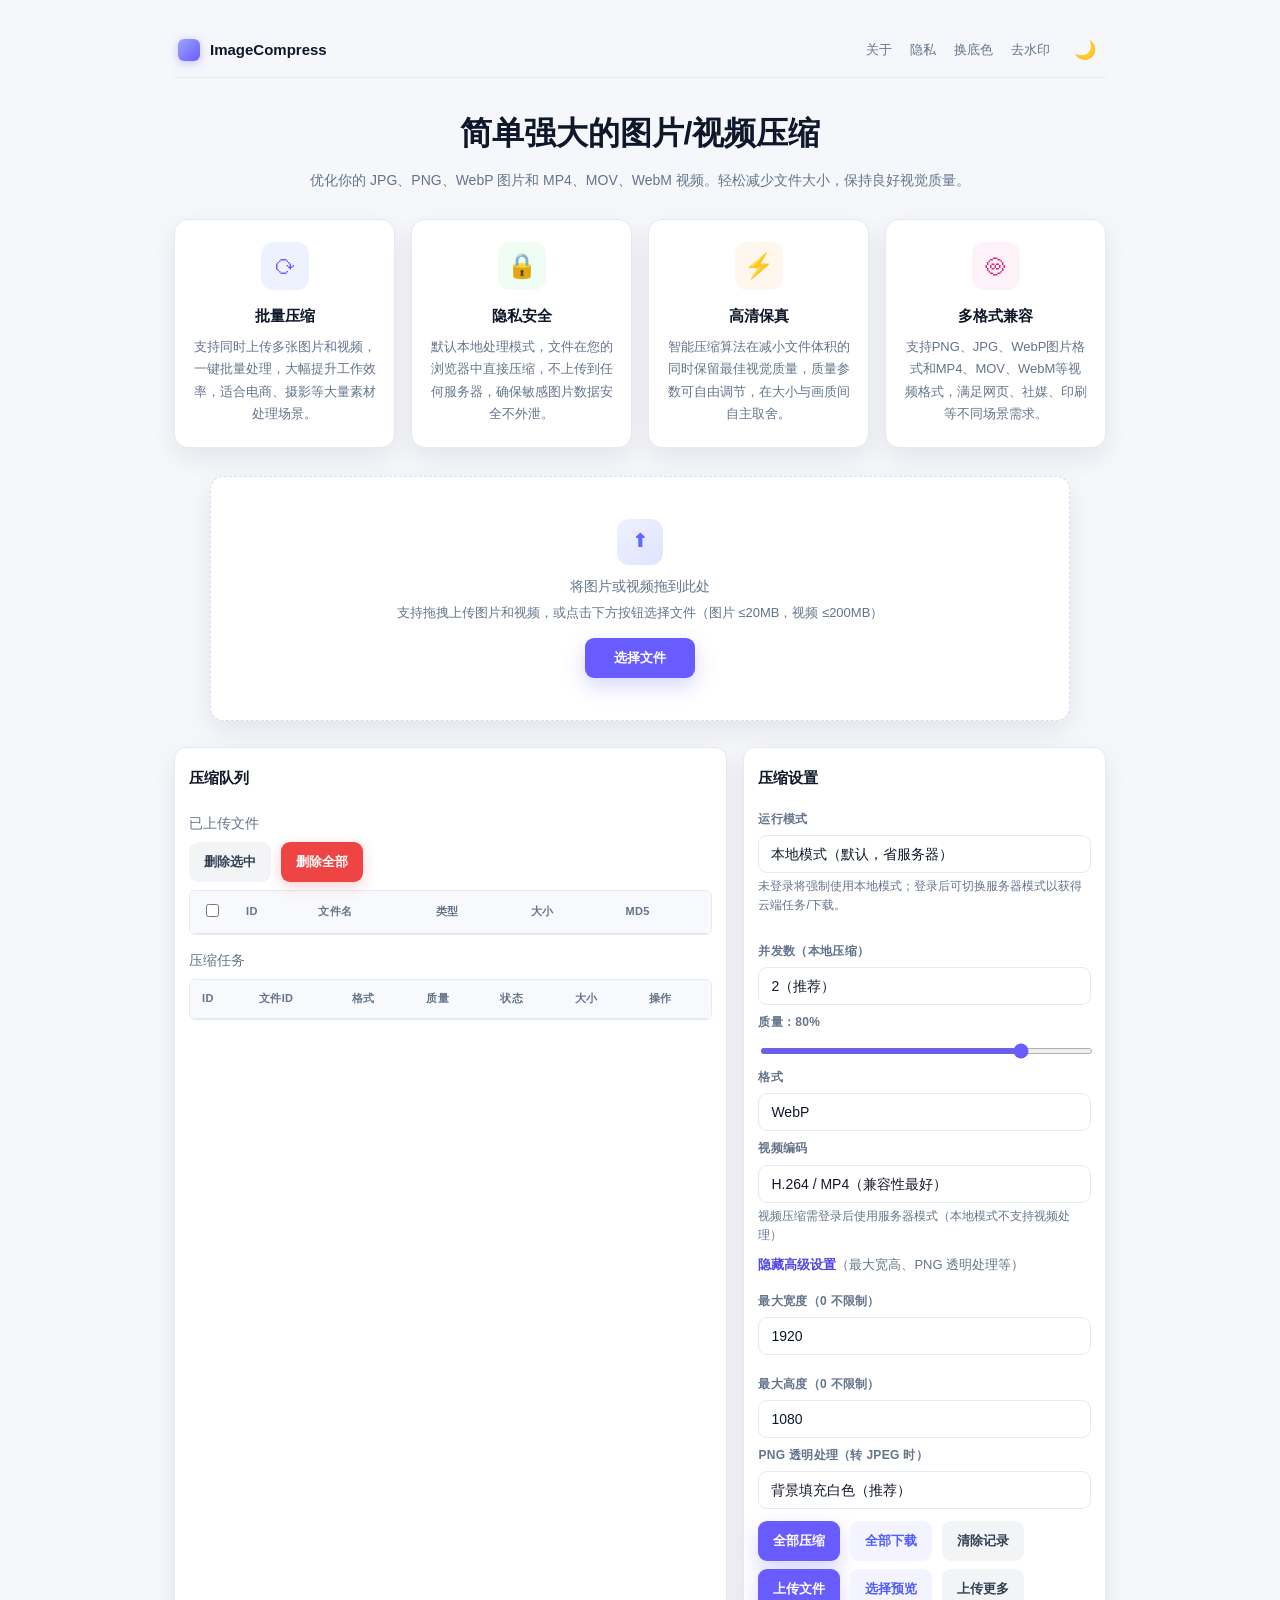
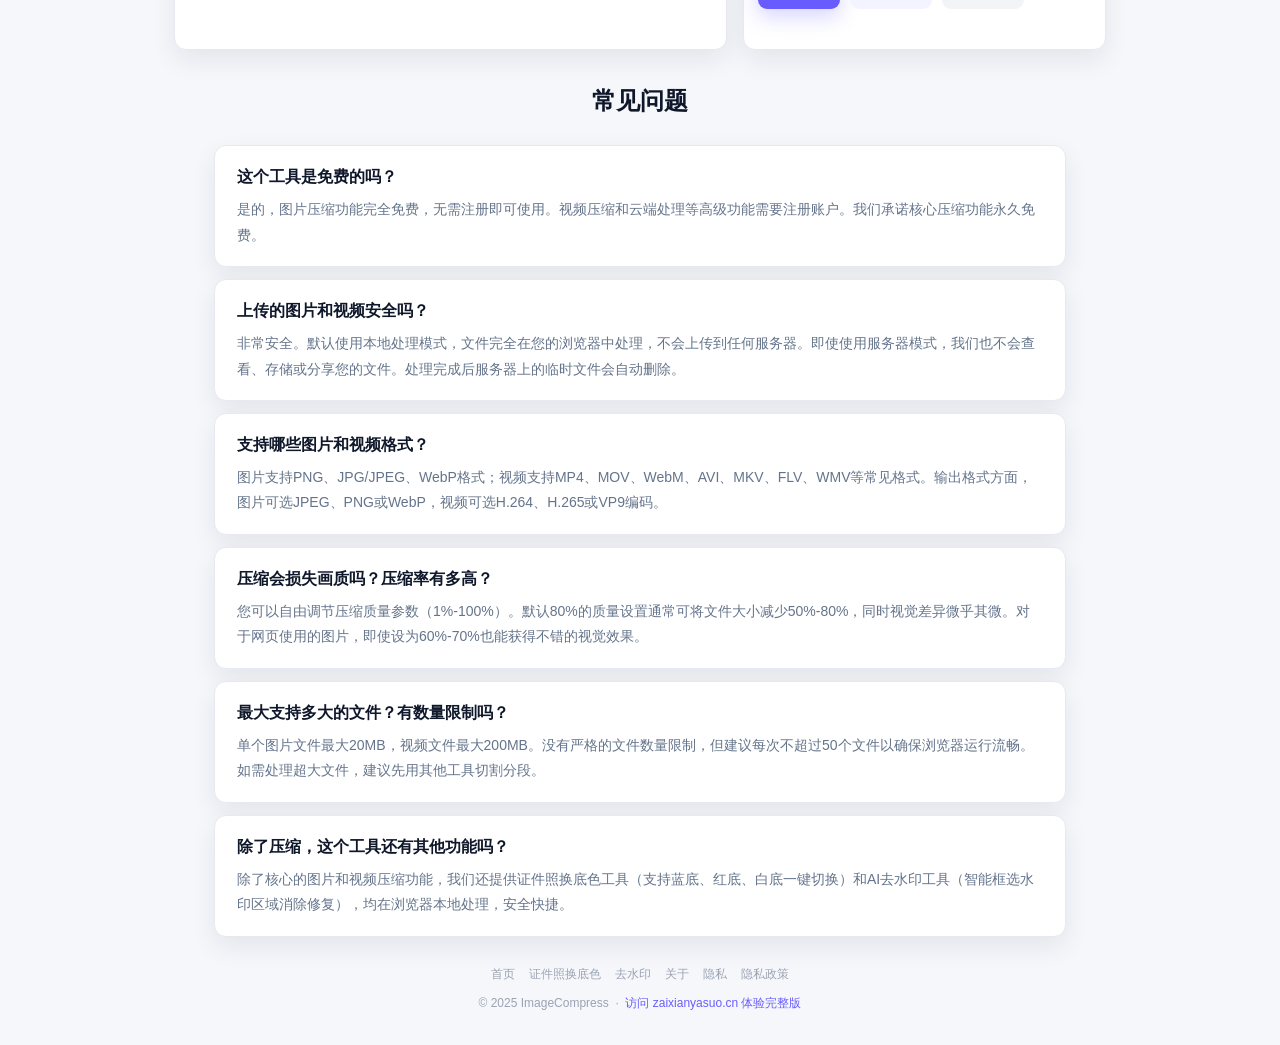
==== commit a839e593: "docs: 添加网站推广 — zaixianyasuo.cn 链接" ====
--- a/zaixianyasuo.cn/public/index.html
+++ b/zaixianyasuo.cn/public/index.html
@@ -302,7 +302,7 @@
         <a href="./privacy.html" style="color:#9aa3b2;text-decoration:none">隐私</a>
         <a href="./privacy.html" style="color:#9aa3b2;text-decoration:none">隐私政策</a>
       </nav>
-      © 2025 ImageCompress
+      © 2025 ImageCompress &nbsp;·&nbsp; <a href="https://zaixianyasuo.cn" target="_blank" style="color:#695CFF">访问 zaixianyasuo.cn 体验完整版</a>
     </div>
     <div id="auth-msg" class="status" style="display:none"></div>
   </div>
